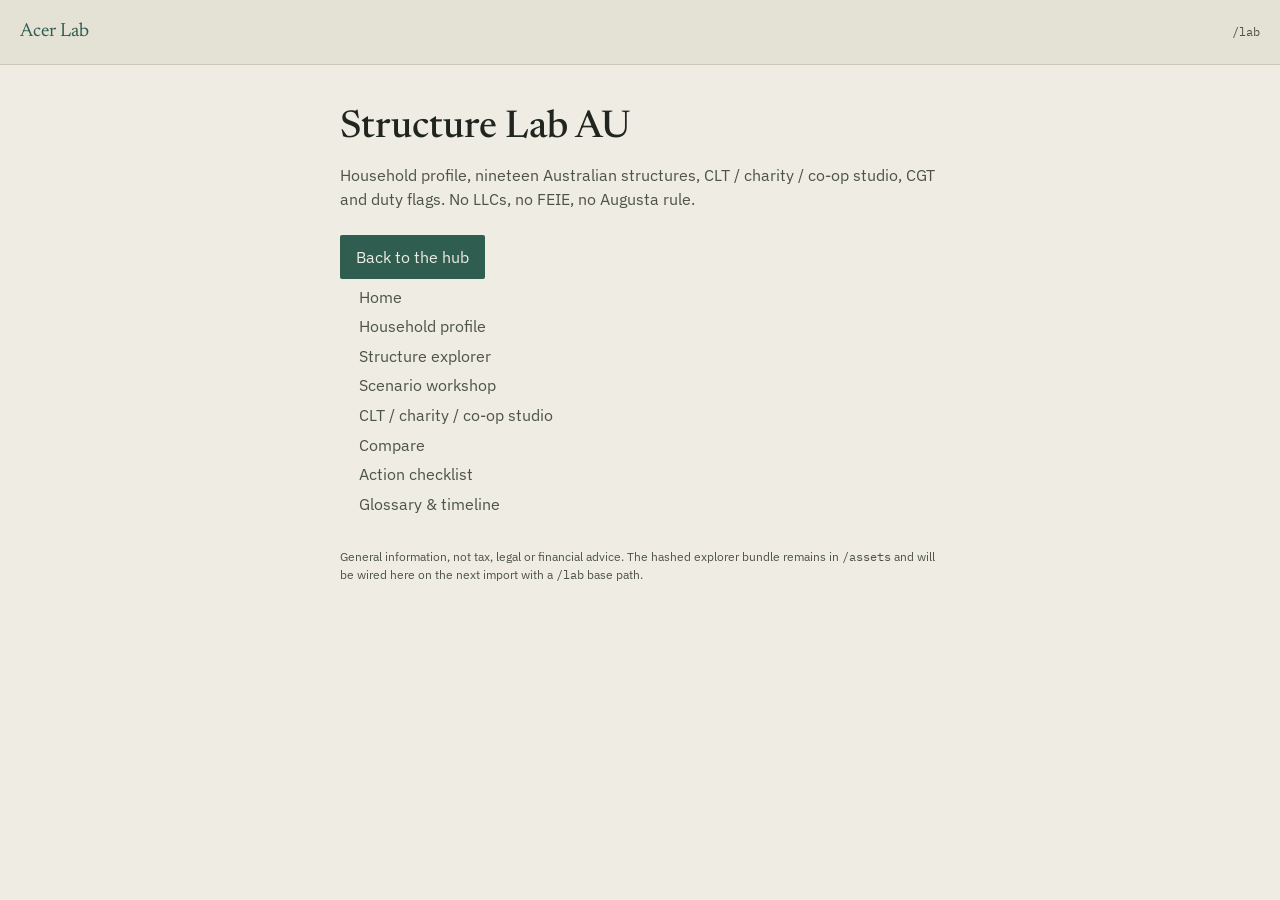
==== lab/index.html @ 69417b7d "Add /lab doorway page for Structure Lab AU" ====
<!DOCTYPE html>
<html lang="en-AU">
<head>
  <meta charset="utf-8">
  <meta name="viewport" content="width=device-width, initial-scale=1">
  <title>Structure Lab AU — Acer Lab</title>
  <meta name="description" content="Interactive Australian structure explorer — trusts, companies, SMSF, CLTs, charities, co-ops. General information, not advice.">
  <link rel="canonical" href="https://acerlab.link/lab/">
  <link rel="icon" href="../favicon.svg" type="image/svg+xml">
  <meta name="theme-color" content="#2F5D4F">
  <link rel="stylesheet" href="../assets/styles-BwZ_0gTw.css">
  <link rel="stylesheet" href="https://fonts.googleapis.com/css2?family=IBM+Plex+Mono:wght@400;500&family=IBM+Plex+Sans:wght@400;500;600&family=Newsreader:opsz,wght@6..72,400;6..72,500;6..72,600&display=swap">
  <style>
    :root {
      --paper: #eeece3; --paper-deep: #e4e1d5; --ink: #20261f; --ink-soft: #4c5347;
      --line: #cdc7b7; --primary: #2f5d4f; --primary-fg: #eeece3; --clay: #96674a;
    }
    body { margin: 0; background: var(--paper); color: var(--ink); font-family: "IBM Plex Sans", system-ui, sans-serif; }
    .bar { display: flex; justify-content: space-between; align-items: baseline; padding: 1.1rem 1.25rem; background: var(--paper-deep); border-bottom: 1px solid var(--line); }
    .bar a { color: var(--primary); text-decoration: none; font-family: Newsreader, Georgia, serif; font-size: 1.2rem; }
    .wrap { max-width: 40rem; margin: 0 auto; padding: 2.5rem 1.25rem 3rem; }
    h1 { font-family: Newsreader, Georgia, serif; font-weight: 500; font-size: clamp(1.8rem, 4vw, 2.4rem); line-height: 1.2; margin: 0 0 0.75rem; }
    .lede { color: var(--ink-soft); margin: 0 0 1.5rem; }
    .btn { display: inline-flex; min-height: 2.75rem; align-items: center; padding: 0 1rem; background: var(--primary); color: var(--primary-fg); text-decoration: none; border-radius: 2px; margin-right: 0.6rem; }
    .btn-ghost { background: transparent; color: var(--ink); border: 1px solid var(--line); }
    ol { padding-left: 1.2rem; color: var(--ink-soft); }
    li { margin: 0.35rem 0; }
    footer { margin-top: 2rem; font-size: 0.75rem; color: var(--ink-soft); }
  </style>
</head>
<body>
  <div class="bar">
    <a href="/">Acer Lab</a>
    <span style="font-family: 'IBM Plex Mono', monospace; font-size: 0.72rem; color: var(--ink-soft);">/lab</span>
  </div>
  <main class="wrap">
    <h1>Structure Lab AU</h1>
    <p class="lede">Household profile, nineteen Australian structures, CLT / charity / co-op studio, CGT and duty flags. No LLCs, no FEIE, no Augusta rule.</p>
    <p>
      <a class="btn" href="../assets/index-8eU5pCGS.js" hidden></a>
      <a class="btn" href="/">Back to the hub</a>
    </p>
    <ol>
      <li>Home</li>
      <li>Household profile</li>
      <li>Structure explorer</li>
      <li>Scenario workshop</li>
      <li>CLT / charity / co-op studio</li>
      <li>Compare</li>
      <li>Action checklist</li>
      <li>Glossary &amp; timeline</li>
    </ol>
    <footer>General information, not tax, legal or financial advice. The hashed explorer bundle remains in <code>/assets</code> and will be wired here on the next import with a <code>/lab</code> base path.</footer>
  </main>
</body>
</html>
---- assets/styles-BwZ_0gTw.css ----
/*! tailwindcss v4.3.3 | MIT License | https://tailwindcss.com */
@layer properties{@supports (((-webkit-hyphens:none)) and (not (margin-trim:inline))) or ((-moz-orient:inline) and (not (color:rgb(from red r g b)))){*,:before,:after,::backdrop{--tw-translate-x:0;--tw-translate-y:0;--tw-translate-z:0;--tw-scale-x:1;--tw-scale-y:1;--tw-scale-z:1;--tw-rotate-x:initial;--tw-rotate-y:initial;--tw-rotate-z:initial;--tw-skew-x:initial;--tw-skew-y:initial;--tw-space-y-reverse:0;--tw-border-style:solid;--tw-leading:initial;--tw-font-weight:initial;--tw-ordinal:initial;--tw-slashed-zero:initial;--tw-numeric-figure:initial;--tw-numeric-spacing:initial;--tw-numeric-fraction:initial;--tw-shadow:0 0 #0000;--tw-shadow-color:initial;--tw-shadow-alpha:100%;--tw-inset-shadow:0 0 #0000;--tw-inset-shadow-color:initial;--tw-inset-shadow-alpha:100%;--tw-ring-color:initial;--tw-ring-shadow:0 0 #0000;--tw-inset-ring-color:initial;--tw-inset-ring-shadow:0 0 #0000;--tw-ring-inset:initial;--tw-ring-offset-width:0px;--tw-ring-offset-color:#fff;--tw-ring-offset-shadow:0 0 #0000;--tw-outline-style:solid;--tw-blur:initial;--tw-brightness:initial;--tw-contrast:initial;--tw-grayscale:initial;--tw-hue-rotate:initial;--tw-invert:initial;--tw-opacity:initial;--tw-saturate:initial;--tw-sepia:initial;--tw-drop-shadow:initial;--tw-drop-shadow-color:initial;--tw-drop-shadow-alpha:100%;--tw-drop-shadow-size:initial;--tw-backdrop-blur:initial;--tw-backdrop-brightness:initial;--tw-backdrop-contrast:initial;--tw-backdrop-grayscale:initial;--tw-backdrop-hue-rotate:initial;--tw-backdrop-invert:initial;--tw-backdrop-opacity:initial;--tw-backdrop-saturate:initial;--tw-backdrop-sepia:initial;--tw-duration:initial;--tw-ease:initial;--tw-content:""}}}@layer theme{:root,:host{--font-sans:"IBM Plex Sans", "Segoe UI", system-ui, sans-serif;--font-mono:"IBM Plex Mono", "SF Mono", ui-monospace, Menlo, monospace;--color-red-500:oklch(63.7% .237 25.331);--color-zinc-50:oklch(98.5% 0 none);--color-zinc-400:oklch(70.5% .015 286.067);--color-zinc-500:oklch(55.2% .016 285.938);--color-zinc-900:oklch(21% .006 285.885);--color-zinc-950:oklch(14.1% .005 285.823);--color-neutral-100:oklch(97% 0 none);--color-neutral-300:oklch(87% 0 none);--color-neutral-500:oklch(55.6% 0 none);--color-neutral-700:oklch(37.1% 0 none);--color-neutral-900:oklch(20.5% 0 none);--color-black:#000;--color-white:#fff;--spacing:.25rem;--container-sm:24rem;--container-md:28rem;--container-xl:36rem;--container-3xl:48rem;--text-xs:.75rem;--text-xs--line-height:calc(1 / .75);--text-sm:.875rem;--text-sm--line-height:calc(1.25 / .875);--text-base:1rem;--text-base--line-height:calc(1.5 / 1);--text-lg:1.125rem;--text-lg--line-height:calc(1.75 / 1.125);--text-xl:1.25rem;--text-xl--line-height:calc(1.75 / 1.25);--text-2xl:1.5rem;--text-2xl--line-height:calc(2 / 1.5);--text-3xl:1.875rem;--font-weight-medium:500;--font-weight-semibold:600;--tracking-tight:-.025em;--leading-tight:1.25;--leading-snug:1.375;--leading-normal:1.5;--radius-xs:3px;--radius-sm:6px;--radius-md:10px;--radius-lg:16px;--radius-xl:.75rem;--radius-2xl:1rem;--ease-out:cubic-bezier(0, 0, .2, 1);--ease-in-out:cubic-bezier(.4, 0, .2, 1);--animate-pulse:pulse 2s cubic-bezier(.4, 0, .6, 1) infinite;--blur-sm:8px;--default-transition-duration:.15s;--default-transition-timing-function:cubic-bezier(.4, 0, .2, 1);--default-font-family:var(--font-sans);--default-mono-font-family:var(--font-mono);--color-paper:#eeece3;--color-paper-deep:#e4e1d5;--color-ink:#20261f;--color-ink-soft:#4c5347;--color-line:#cdc7b7;--color-primary:#2f5d4f;--color-primary-foreground:#eeece3;--color-primary-soft:#dce6df;--color-clay:#96674a;--color-clay-soft:#efe1d6;--color-ok:#3d7a4d;--color-ok-soft:#deebdd;--color-warn:#a8791f;--color-warn-soft:#f1e6cb;--color-danger:#a23b2e;--color-danger-soft:#f3dfd9;--color-card:#f7f5ee;--color-overlay:#14181273;--font-display:"Newsreader", "Iowan Old Style", Palatino, Georgia, serif}}@layer base{*,:after,:before,::backdrop{box-sizing:border-box;border:0 solid;margin:0;padding:0}::file-selector-button{box-sizing:border-box;border:0 solid;margin:0;padding:0}html,:host{-webkit-text-size-adjust:100%;tab-size:4;line-height:1.5;font-family:var(--default-font-family,-apple-system, BlinkMacSystemFont, "Segoe UI", Roboto, "Helvetica Neue", "Noto Sans", Arial, sans-serif, "Apple Color Emoji", "Segoe UI Emoji", "Segoe UI Symbol", "Noto Color Emoji");font-feature-settings:var(--default-font-feature-settings,normal);font-variation-settings:var(--default-font-variation-settings,normal);-webkit-tap-highlight-color:transparent}hr{height:0;color:inherit;border-top-width:1px}abbr:where([title]){-webkit-text-decoration:underline dotted;text-decoration:underline dotted}h1,h2,h3,h4,h5,h6{font-size:inherit;font-weight:inherit}a{color:inherit;-webkit-text-decoration:inherit;-webkit-text-decoration:inherit;-webkit-text-decoration:inherit;-webkit-text-decoration:inherit;text-decoration:inherit}b,strong{font-weight:bolder}code,kbd,samp,pre{font-family:var(--default-mono-font-family,ui-monospace, SFMono-Regular, Menlo, Monaco, Consolas, "Liberation Mono", "Courier New", monospace);font-feature-settings:var(--default-mono-font-feature-settings,normal);font-variation-settings:var(--default-mono-font-variation-settings,normal);font-size:1em}small{font-size:80%}sub,sup{vertical-align:baseline;font-size:75%;line-height:0;position:relative}sub{bottom:-.25em}sup{top:-.5em}table{text-indent:0;border-color:inherit;border-collapse:collapse}:-moz-focusring:where(:not(iframe)){outline:auto}progress{vertical-align:baseline}summary{display:list-item}ol,ul,menu{list-style:none}img,svg,video,canvas,audio,iframe,embed,object{vertical-align:middle;display:block}img,video{max-width:100%;height:auto}button,input,select,optgroup,textarea{font:inherit;font-feature-settings:inherit;font-variation-settings:inherit;letter-spacing:inherit;color:inherit;opacity:1;background-color:#0000;border-radius:0}::file-selector-button{font:inherit;font-feature-settings:inherit;font-variation-settings:inherit;letter-spacing:inherit;color:inherit;opacity:1;background-color:#0000;border-radius:0}:where(select:is([multiple],[size])) optgroup{font-weight:bolder}:where(select:is([multiple],[size])) optgroup option{padding-inline-start:20px}::file-selector-button{margin-inline-end:4px}::placeholder{opacity:1}@supports (not ((-webkit-appearance:-apple-pay-button))) or (contain-intrinsic-size:1px){::placeholder{color:currentColor}@supports (color:color-mix(in lab, red, red)){::placeholder{color:color-mix(in oklab, currentcolor 50%, transparent)}}}textarea{resize:vertical}::-webkit-search-decoration{-webkit-appearance:none}::-webkit-date-and-time-value{min-height:1lh;text-align:inherit}::-webkit-datetime-edit{display:inline-flex}::-webkit-datetime-edit-fields-wrapper{padding:0}::-webkit-datetime-edit{padding-block:0}::-webkit-datetime-edit-year-field{padding-block:0}::-webkit-datetime-edit-month-field{padding-block:0}::-webkit-datetime-edit-day-field{padding-block:0}::-webkit-datetime-edit-hour-field{padding-block:0}::-webkit-datetime-edit-minute-field{padding-block:0}::-webkit-datetime-edit-second-field{padding-block:0}::-webkit-datetime-edit-millisecond-field{padding-block:0}::-webkit-datetime-edit-meridiem-field{padding-block:0}::-webkit-calendar-picker-indicator{line-height:1}:-moz-ui-invalid{box-shadow:none}button,input:where([type=button],[type=reset],[type=submit]){appearance:button}::file-selector-button{appearance:button}::-webkit-inner-spin-button{height:auto}::-webkit-outer-spin-button{height:auto}[hidden]:where(:not([hidden=until-found])){display:none!important}html{-webkit-font-smoothing:antialiased;-moz-osx-font-smoothing:grayscale}html,body,#app{background:var(--color-paper);min-height:100%;color:var(--color-ink);font-family:var(--font-sans)}h1,h2,h3{text-wrap:balance;font-family:var(--font-display)}p{text-wrap:pretty}button:not(:disabled),[role=button]:not(:disabled){cursor:pointer}::selection{background:var(--color-primary-soft);color:var(--color-ink)}}@layer components{.field-control{border:1px solid var(--color-line);border-radius:var(--radius-sm);background:var(--color-card);width:100%;min-height:44px;color:var(--color-ink);font-size:.9375rem;font-family:var(--font-sans);padding:.5rem .75rem;display:block}.field-control:focus{outline:2px solid var(--color-primary);outline-offset:1px}.field-control::placeholder{color:var(--color-ink-soft);opacity:.7}}@layer utilities{.collapse{visibility:collapse}.invisible{visibility:hidden}.visible{visibility:visible}.sr-only{clip-path:inset(50%);white-space:nowrap;border-width:0;width:1px;height:1px;margin:-1px;padding:0;position:absolute;overflow:hidden}.absolute{position:absolute}.fixed{position:fixed}.relative{position:relative}.static{position:static}.sticky{position:sticky}.inset-0{inset:0}.top-0{top:0}.top-1{top:var(--spacing)}.right-1{right:var(--spacing)}.right-2{right:calc(var(--spacing) * 2)}.right-3{right:calc(var(--spacing) * 3)}.right-4{right:calc(var(--spacing) * 4)}.bottom-0{bottom:0}.-left-\[5px\]{left:-5px}.left-0{left:0}.left-1{left:var(--spacing)}.left-2{left:calc(var(--spacing) * 2)}.left-3{left:calc(var(--spacing) * 3)}.left-4{left:calc(var(--spacing) * 4)}.z-10{z-index:10}.z-30{z-index:30}.z-40{z-index:40}.z-50{z-index:50}.container{width:100%}@media (width>=40rem){.container{max-width:40rem}}@media (width>=48rem){.container{max-width:48rem}}@media (width>=64rem){.container{max-width:64rem}}@media (width>=80rem){.container{max-width:80rem}}@media (width>=96rem){.container{max-width:96rem}}.mx-auto{margin-inline:auto}.my-5{margin-block:calc(var(--spacing) * 5)}.mt-0\.5{margin-top:calc(var(--spacing) * .5)}.mt-1{margin-top:var(--spacing)}.mt-6{margin-top:calc(var(--spacing) * 6)}.mb-1{margin-bottom:var(--spacing)}.mb-1\.5{margin-bottom:calc(var(--spacing) * 1.5)}.mb-2{margin-bottom:calc(var(--spacing) * 2)}.mb-3{margin-bottom:calc(var(--spacing) * 3)}.mb-4{margin-bottom:calc(var(--spacing) * 4)}.mb-5{margin-bottom:calc(var(--spacing) * 5)}.mb-6{margin-bottom:calc(var(--spacing) * 6)}.mb-8{margin-bottom:calc(var(--spacing) * 8)}.-ml-2{margin-left:calc(var(--spacing) * -2)}.ml-1{margin-left:var(--spacing)}.ml-1\.5{margin-left:calc(var(--spacing) * 1.5)}.ml-auto{margin-left:auto}.ml-px{margin-left:1px}.line-clamp-2{-webkit-line-clamp:2;-webkit-box-orient:vertical;display:-webkit-box;overflow:hidden}.block{display:block}.flex{display:flex}.grid{display:grid}.hidden{display:none}.inline{display:inline}.inline-flex{display:inline-flex}.table{display:table}.size-2{width:calc(var(--spacing) * 2);height:calc(var(--spacing) * 2)}.size-2\.5{width:calc(var(--spacing) * 2.5);height:calc(var(--spacing) * 2.5)}.size-4{width:calc(var(--spacing) * 4);height:calc(var(--spacing) * 4)}.size-5{width:calc(var(--spacing) * 5);height:calc(var(--spacing) * 5)}.size-10{width:calc(var(--spacing) * 10);height:calc(var(--spacing) * 10)}.h-8{height:calc(var(--spacing) * 8)}.h-dvh{height:100dvh}.max-h-\[88vh\]{max-height:88vh}.min-h-8{min-height:calc(var(--spacing) * 8)}.min-h-11{min-height:calc(var(--spacing) * 11)}.min-h-dvh{min-height:100dvh}.min-h-screen{min-height:100vh}.w-3\.5{width:calc(var(--spacing) * 3.5)}.w-8{width:calc(var(--spacing) * 8)}.w-64{width:calc(var(--spacing) * 64)}.w-full{width:100%}.max-w-3xl{max-width:var(--container-3xl)}.max-w-md{max-width:var(--container-md)}.max-w-sm{max-width:var(--container-sm)}.max-w-xl{max-width:var(--container-xl)}.min-w-0{min-width:0}.min-w-11{min-width:calc(var(--spacing) * 11)}.flex-1{flex:1}.shrink{flex-shrink:1}.shrink-0{flex-shrink:0}.-translate-x-full{--tw-translate-x:-100%;translate:var(--tw-translate-x) var(--tw-translate-y)}.scale-100{--tw-scale-x:100%;--tw-scale-y:100%;--tw-scale-z:100%;scale:var(--tw-scale-x) var(--tw-scale-y)}.scale-\[0\.25\]{scale:.25}.transform{transform:var(--tw-rotate-x,) var(--tw-rotate-y,) var(--tw-rotate-z,) var(--tw-skew-x,) var(--tw-skew-y,)}.animate-pulse{animation:var(--animate-pulse)}.cursor-pointer{cursor:pointer}.resize{resize:both}.grid-cols-1{grid-template-columns:repeat(1,minmax(0,1fr))}.flex-col{flex-direction:column}.flex-wrap{flex-wrap:wrap}.place-items-center{place-items:center}.items-baseline{align-items:baseline}.items-center{align-items:center}.items-end{align-items:flex-end}.items-start{align-items:flex-start}.justify-between{justify-content:space-between}.justify-center{justify-content:center}.justify-end{justify-content:flex-end}.gap-1{gap:var(--spacing)}.gap-1\.5{gap:calc(var(--spacing) * 1.5)}.gap-2{gap:calc(var(--spacing) * 2)}.gap-3{gap:calc(var(--spacing) * 3)}.gap-4{gap:calc(var(--spacing) * 4)}:where(.space-y-3>:not(:last-child)){--tw-space-y-reverse:0;margin-block-start:calc(calc(var(--spacing) * 3) * var(--tw-space-y-reverse));margin-block-end:calc(calc(var(--spacing) * 3) * calc(1 - var(--tw-space-y-reverse)))}:where(.space-y-4>:not(:last-child)){--tw-space-y-reverse:0;margin-block-start:calc(calc(var(--spacing) * 4) * var(--tw-space-y-reverse));margin-block-end:calc(calc(var(--spacing) * 4) * calc(1 - var(--tw-space-y-reverse)))}.gap-x-6{column-gap:calc(var(--spacing) * 6)}.truncate{text-overflow:ellipsis;white-space:nowrap;overflow:hidden}.overflow-y-auto{overflow-y:auto}.rounded{border-radius:.25rem}.rounded-2xl{border-radius:var(--radius-2xl)}.rounded-full{border-radius:2147483647px}.rounded-lg{border-radius:var(--radius-lg)}.rounded-md{border-radius:var(--radius-md)}.rounded-sm{border-radius:var(--radius-sm)}.rounded-xl{border-radius:var(--radius-xl)}.rounded-xs{border-radius:var(--radius-xs)}.rounded-t-lg{border-top-left-radius:var(--radius-lg);border-top-right-radius:var(--radius-lg)}.border{border-style:var(--tw-border-style);border-width:1px}.border-t{border-top-style:var(--tw-border-style);border-top-width:1px}.border-r{border-right-style:var(--tw-border-style);border-right-width:1px}.border-b{border-bottom-style:var(--tw-border-style);border-bottom-width:1px}.border-l-2{border-left-style:var(--tw-border-style);border-left-width:2px}.border-l-\[3px\]{border-left-style:var(--tw-border-style);border-left-width:3px}.border-clay{border-color:var(--color-clay)}.border-clay\/40{border-color:#96674a66}@supports (color:color-mix(in lab, red, red)){.border-clay\/40{border-color:color-mix(in oklab, var(--color-clay) 40%, transparent)}}.border-danger{border-color:var(--color-danger)}.border-danger\/40{border-color:#a23b2e66}@supports (color:color-mix(in lab, red, red)){.border-danger\/40{border-color:color-mix(in oklab, var(--color-danger) 40%, transparent)}}.border-line{border-color:var(--color-line)}.border-neutral-300{border-color:var(--color-neutral-300)}.border-ok\/40{border-color:#3d7a4d66}@supports (color:color-mix(in lab, red, red)){.border-ok\/40{border-color:color-mix(in oklab, var(--color-ok) 40%, transparent)}}.border-primary{border-color:var(--color-primary)}.border-primary\/40{border-color:#2f5d4f66}@supports (color:color-mix(in lab, red, red)){.border-primary\/40{border-color:color-mix(in oklab, var(--color-primary) 40%, transparent)}}.border-transparent{border-color:#0000}.border-warn\/40{border-color:#a8791f66}@supports (color:color-mix(in lab, red, red)){.border-warn\/40{border-color:color-mix(in oklab, var(--color-warn) 40%, transparent)}}.bg-black{background-color:var(--color-black)}.bg-black\/10{background-color:#0000001a}@supports (color:color-mix(in lab, red, red)){.bg-black\/10{background-color:color-mix(in oklab, var(--color-black) 10%, transparent)}}.bg-card{background-color:var(--color-card)}.bg-clay-soft{background-color:var(--color-clay-soft)}.bg-danger{background-color:var(--color-danger)}.bg-danger-soft{background-color:var(--color-danger-soft)}.bg-ok{background-color:var(--color-ok)}.bg-ok-soft{background-color:var(--color-ok-soft)}.bg-overlay{background-color:var(--color-overlay)}.bg-paper{background-color:var(--color-paper)}.bg-paper-deep{background-color:var(--color-paper-deep)}.bg-paper\/90{background-color:#eeece3e6}@supports (color:color-mix(in lab, red, red)){.bg-paper\/90{background-color:color-mix(in oklab, var(--color-paper) 90%, transparent)}}.bg-primary{background-color:var(--color-primary)}.bg-primary-soft{background-color:var(--color-primary-soft)}.bg-transparent{background-color:#0000}.bg-warn-soft{background-color:var(--color-warn-soft)}.bg-zinc-50{background-color:var(--color-zinc-50)}.object-cover{object-fit:cover}.p-0{padding:0}.p-2{padding:calc(var(--spacing) * 2)}.p-3{padding:calc(var(--spacing) * 3)}.p-4{padding:calc(var(--spacing) * 4)}.p-5{padding:calc(var(--spacing) * 5)}.p-6{padding:calc(var(--spacing) * 6)}.p-8{padding:calc(var(--spacing) * 8)}.p-\[16px\]{padding:16px}.px-1\.5{padding-inline:calc(var(--spacing) * 1.5)}.px-3{padding-inline:calc(var(--spacing) * 3)}.px-4{padding-inline:calc(var(--spacing) * 4)}.px-5{padding-inline:calc(var(--spacing) * 5)}.px-6{padding-inline:calc(var(--spacing) * 6)}.py-1{padding-block:var(--spacing)}.py-2{padding-block:calc(var(--spacing) * 2)}.py-2\.5{padding-block:calc(var(--spacing) * 2.5)}.py-3{padding-block:calc(var(--spacing) * 3)}.py-6{padding-block:calc(var(--spacing) * 6)}.pt-6{padding-top:calc(var(--spacing) * 6)}.pr-3\.5{padding-right:calc(var(--spacing) * 3.5)}.pr-28{padding-right:calc(var(--spacing) * 28)}.pb-4{padding-bottom:calc(var(--spacing) * 4)}.pb-5{padding-bottom:calc(var(--spacing) * 5)}.pb-24{padding-bottom:calc(var(--spacing) * 24)}.pl-4{padding-left:calc(var(--spacing) * 4)}.pl-5{padding-left:calc(var(--spacing) * 5)}.text-center{text-align:center}.text-left{text-align:left}.font-display{font-family:var(--font-display)}.font-mono{font-family:var(--font-mono)}.text-2xl{font-size:var(--text-2xl);line-height:var(--tw-leading,var(--text-2xl--line-height))}.text-base{font-size:var(--text-base);line-height:var(--tw-leading,var(--text-base--line-height))}.text-lg{font-size:var(--text-lg);line-height:var(--tw-leading,var(--text-lg--line-height))}.text-sm{font-size:var(--text-sm);line-height:var(--tw-leading,var(--text-sm--line-height))}.text-xl{font-size:var(--text-xl);line-height:var(--tw-leading,var(--text-xl--line-height))}.text-xs{font-size:var(--text-xs);line-height:var(--tw-leading,var(--text-xs--line-height))}.text-\[13px\]{font-size:13px}.leading-none{--tw-leading:1;line-height:1}.leading-snug{--tw-leading:var(--leading-snug);line-height:var(--leading-snug)}.leading-tight{--tw-leading:var(--leading-tight);line-height:var(--leading-tight)}.font-medium{--tw-font-weight:var(--font-weight-medium);font-weight:var(--font-weight-medium)}.font-semibold{--tw-font-weight:var(--font-weight-semibold);font-weight:var(--font-weight-semibold)}.text-balance{text-wrap:balance}.text-wrap{text-wrap:wrap}.break-words{overflow-wrap:break-word}.whitespace-nowrap{white-space:nowrap}.text-clay{color:var(--color-clay)}.text-danger{color:var(--color-danger)}.text-ink{color:var(--color-ink)}.text-ink-soft{color:var(--color-ink-soft)}.text-neutral-500{color:var(--color-neutral-500)}.text-ok{color:var(--color-ok)}.text-primary{color:var(--color-primary)}.text-primary-foreground{color:var(--color-primary-foreground)}.text-red-500{color:var(--color-red-500)}.text-warn{color:var(--color-warn)}.text-white{color:var(--color-white)}.text-zinc-500{color:var(--color-zinc-500)}.text-zinc-900{color:var(--color-zinc-900)}.tabular-nums{--tw-numeric-spacing:tabular-nums;font-variant-numeric:var(--tw-ordinal,) var(--tw-slashed-zero,) var(--tw-numeric-figure,) var(--tw-numeric-spacing,) var(--tw-numeric-fraction,)}.line-through{text-decoration-line:line-through}.underline-offset-2{text-underline-offset:2px}.underline-offset-4{text-underline-offset:4px}.antialiased{-webkit-font-smoothing:antialiased;-moz-osx-font-smoothing:grayscale}.accent-primary{accent-color:var(--color-primary)}.opacity-0{opacity:0}.opacity-70{opacity:.7}.opacity-100{opacity:1}.shadow{--tw-shadow:0 1px 3px 0 var(--tw-shadow-color,#0000001a), 0 1px 2px -1px var(--tw-shadow-color,#0000001a);box-shadow:var(--tw-inset-shadow), var(--tw-inset-ring-shadow), var(--tw-ring-offset-shadow), var(--tw-ring-shadow), var(--tw-shadow)}.shadow-panel{--tw-shadow:0 12px 32px var(--tw-shadow-color,#20261f1f);box-shadow:var(--tw-inset-shadow), var(--tw-inset-ring-shadow), var(--tw-ring-offset-shadow), var(--tw-ring-shadow), var(--tw-shadow)}.ring{--tw-ring-shadow:var(--tw-ring-inset,) 0 0 0 calc(1px + var(--tw-ring-offset-width)) var(--tw-ring-color,currentcolor);box-shadow:var(--tw-inset-shadow), var(--tw-inset-ring-shadow), var(--tw-ring-offset-shadow), var(--tw-ring-shadow), var(--tw-shadow)}.outline,.outline-1{outline-style:var(--tw-outline-style);outline-width:1px}.-outline-offset-1{outline-offset:calc(1px * -1)}.outline-black\/10{outline-color:#0000001a}@supports (color:color-mix(in lab, red, red)){.outline-black\/10{outline-color:color-mix(in oklab, var(--color-black) 10%, transparent)}}.blur{--tw-blur:blur(8px);filter:var(--tw-blur,) var(--tw-brightness,) var(--tw-contrast,) var(--tw-grayscale,) var(--tw-hue-rotate,) var(--tw-invert,) var(--tw-saturate,) var(--tw-sepia,) var(--tw-drop-shadow,)}.blur-\[4px\]{--tw-blur:blur(4px);filter:var(--tw-blur,) var(--tw-brightness,) var(--tw-contrast,) var(--tw-grayscale,) var(--tw-hue-rotate,) var(--tw-invert,) var(--tw-saturate,) var(--tw-sepia,) var(--tw-drop-shadow,)}.blur-none{--tw-blur: ;filter:var(--tw-blur,) var(--tw-brightness,) var(--tw-contrast,) var(--tw-grayscale,) var(--tw-hue-rotate,) var(--tw-invert,) var(--tw-saturate,) var(--tw-sepia,) var(--tw-drop-shadow,)}.grayscale{--tw-grayscale:grayscale(100%);filter:var(--tw-blur,) var(--tw-brightness,) var(--tw-contrast,) var(--tw-grayscale,) var(--tw-hue-rotate,) var(--tw-invert,) var(--tw-saturate,) var(--tw-sepia,) var(--tw-drop-shadow,)}.invert{--tw-invert:invert(100%);filter:var(--tw-blur,) var(--tw-brightness,) var(--tw-contrast,) var(--tw-grayscale,) var(--tw-hue-rotate,) var(--tw-invert,) var(--tw-saturate,) var(--tw-sepia,) var(--tw-drop-shadow,)}.sepia{--tw-sepia:sepia(100%);filter:var(--tw-blur,) var(--tw-brightness,) var(--tw-contrast,) var(--tw-grayscale,) var(--tw-hue-rotate,) var(--tw-invert,) var(--tw-saturate,) var(--tw-sepia,) var(--tw-drop-shadow,)}.filter{filter:var(--tw-blur,) var(--tw-brightness,) var(--tw-contrast,) var(--tw-grayscale,) var(--tw-hue-rotate,) var(--tw-invert,) var(--tw-saturate,) var(--tw-sepia,) var(--tw-drop-shadow,)}.backdrop-blur-sm{--tw-backdrop-blur:blur(var(--blur-sm));-webkit-backdrop-filter:var(--tw-backdrop-blur,) var(--tw-backdrop-brightness,) var(--tw-backdrop-contrast,) var(--tw-backdrop-grayscale,) var(--tw-backdrop-hue-rotate,) var(--tw-backdrop-invert,) var(--tw-backdrop-opacity,) var(--tw-backdrop-saturate,) var(--tw-backdrop-sepia,);backdrop-filter:var(--tw-backdrop-blur,) var(--tw-backdrop-brightness,) var(--tw-backdrop-contrast,) var(--tw-backdrop-grayscale,) var(--tw-backdrop-hue-rotate,) var(--tw-backdrop-invert,) var(--tw-backdrop-opacity,) var(--tw-backdrop-saturate,) var(--tw-backdrop-sepia,)}.transition{transition-property:color,background-color,border-color,outline-color,text-decoration-color,fill,stroke,--tw-gradient-from,--tw-gradient-via,--tw-gradient-to,opacity,box-shadow,transform,translate,scale,rotate,filter,-webkit-backdrop-filter,backdrop-filter,display,content-visibility,overlay,pointer-events;transition-timing-function:var(--tw-ease,var(--default-transition-timing-function));transition-duration:var(--tw-duration,var(--default-transition-duration))}.transition-\[box-shadow\]{transition-property:box-shadow;transition-timing-function:var(--tw-ease,var(--default-transition-timing-function));transition-duration:var(--tw-duration,var(--default-transition-duration))}.transition-\[opacity\,filter\,scale\]{transition-property:opacity,filter,scale;transition-timing-function:var(--tw-ease,var(--default-transition-timing-function));transition-duration:var(--tw-duration,var(--default-transition-duration))}.transition-\[scale\,background-color\]{transition-property:scale,background-color;transition-timing-function:var(--tw-ease,var(--default-transition-timing-function));transition-duration:var(--tw-duration,var(--default-transition-duration))}.transition-\[scale\,opacity\,filter\]{transition-property:scale,opacity,filter;transition-timing-function:var(--tw-ease,var(--default-transition-timing-function));transition-duration:var(--tw-duration,var(--default-transition-duration))}.transition-colors{transition-property:color,background-color,border-color,outline-color,text-decoration-color,fill,stroke,--tw-gradient-from,--tw-gradient-via,--tw-gradient-to;transition-timing-function:var(--tw-ease,var(--default-transition-timing-function));transition-duration:var(--tw-duration,var(--default-transition-duration))}.transition-transform{transition-property:transform,translate,scale,rotate;transition-timing-function:var(--tw-ease,var(--default-transition-timing-function));transition-duration:var(--tw-duration,var(--default-transition-duration))}.duration-150{--tw-duration:.15s;transition-duration:.15s}.duration-200{--tw-duration:.2s;transition-duration:.2s}.duration-300{--tw-duration:.3s;transition-duration:.3s}.ease-\[cubic-bezier\(0\.2\,0\,0\,1\)\]{--tw-ease:cubic-bezier(.2,0,0,1);transition-timing-function:cubic-bezier(.2,0,0,1)}.ease-out{--tw-ease:var(--ease-out);transition-timing-function:var(--ease-out)}.outline-none{--tw-outline-style:none;outline-style:none}.peer-checked\:block:is(:where(.peer):checked~*){display:block}.peer-checked\:translate-x-0:is(:where(.peer):checked~*){--tw-translate-x:0px;translate:var(--tw-translate-x) var(--tw-translate-y)}.after\:absolute:after{content:var(--tw-content);position:absolute}.after\:top-1\/2:after{content:var(--tw-content);top:50%}.after\:left-1\/2:after{content:var(--tw-content);left:50%}.after\:size-10:after{content:var(--tw-content);width:calc(var(--spacing) * 10);height:calc(var(--spacing) * 10)}.after\:-translate-1\/2:after{content:var(--tw-content);--tw-translate-x:calc(calc(1 / 2 * 100%) * -1);--tw-translate-y:calc(calc(1 / 2 * 100%) * -1);translate:var(--tw-translate-x) var(--tw-translate-y)}@media (hover:hover){.hover\:border-primary\/50:hover{border-color:#2f5d4f80}@supports (color:color-mix(in lab, red, red)){.hover\:border-primary\/50:hover{border-color:color-mix(in oklab, var(--color-primary) 50%, transparent)}}.hover\:bg-neutral-100:hover{background-color:var(--color-neutral-100)}.hover\:bg-paper:hover{background-color:var(--color-paper)}.hover\:underline:hover{text-decoration-line:underline}}.active\:scale-\[0\.96\]:active,.active\:not-disabled\:scale-\[0\.96\]:active:not(:disabled){scale:.96}.disabled\:cursor-wait:disabled{cursor:wait}.disabled\:no-underline:disabled{text-decoration-line:none}@media (width>=40rem){.sm\:grid-cols-2{grid-template-columns:repeat(2,minmax(0,1fr))}.sm\:grid-cols-3{grid-template-columns:repeat(3,minmax(0,1fr))}.sm\:items-center{align-items:center}.sm\:rounded-md{border-radius:var(--radius-md)}.sm\:p-6{padding:calc(var(--spacing) * 6)}}@media (width>=48rem){.md\:grid-cols-2{grid-template-columns:repeat(2,minmax(0,1fr))}.md\:px-8{padding-inline:calc(var(--spacing) * 8)}.md\:py-8{padding-block:calc(var(--spacing) * 8)}}@media (width>=64rem){.lg\:flex{display:flex}.lg\:hidden{display:none}.lg\:grid-cols-3{grid-template-columns:repeat(3,minmax(0,1fr))}}@media (width>=80rem){.xl\:grid-cols-3{grid-template-columns:repeat(3,minmax(0,1fr))}}@media (prefers-color-scheme:dark){.dark\:border-neutral-700{border-color:var(--color-neutral-700)}.dark\:bg-white\/20{background-color:#fff3}@supports (color:color-mix(in lab, red, red)){.dark\:bg-white\/20{background-color:color-mix(in oklab, var(--color-white) 20%, transparent)}}.dark\:bg-zinc-950{background-color:var(--color-zinc-950)}.dark\:text-zinc-50{color:var(--color-zinc-50)}.dark\:text-zinc-400{color:var(--color-zinc-400)}.dark\:outline-white\/10{outline-color:#ffffff1a}@supports (color:color-mix(in lab, red, red)){.dark\:outline-white\/10{outline-color:color-mix(in oklab, var(--color-white) 10%, transparent)}}@media (hover:hover){.dark\:hover\:bg-neutral-900:hover{background-color:var(--color-neutral-900)}}}}@media (prefers-reduced-motion:reduce){*,:before,:after{transition-duration:.01ms!important;animation-duration:.01ms!important;animation-iteration-count:1!important}}@property --tw-translate-x{syntax:"*";inherits:false;initial-value:0}@property --tw-translate-y{syntax:"*";inherits:false;initial-value:0}@property --tw-translate-z{syntax:"*";inherits:false;initial-value:0}@property --tw-scale-x{syntax:"*";inherits:false;initial-value:1}@property --tw-scale-y{syntax:"*";inherits:false;initial-value:1}@property --tw-scale-z{syntax:"*";inherits:false;initial-value:1}@property --tw-rotate-x{syntax:"*";inherits:false}@property --tw-rotate-y{syntax:"*";inherits:false}@property --tw-rotate-z{syntax:"*";inherits:false}@property --tw-skew-x{syntax:"*";inherits:false}@property --tw-skew-y{syntax:"*";inherits:false}@property --tw-space-y-reverse{syntax:"*";inherits:false;initial-value:0}@property --tw-border-style{syntax:"*";inherits:false;initial-value:solid}@property --tw-leading{syntax:"*";inherits:false}@property --tw-font-weight{syntax:"*";inherits:false}@property --tw-ordinal{syntax:"*";inherits:false}@property --tw-slashed-zero{syntax:"*";inherits:false}@property --tw-numeric-figure{syntax:"*";inherits:false}@property --tw-numeric-spacing{syntax:"*";inherits:false}@property --tw-numeric-fraction{syntax:"*";inherits:false}@property --tw-shadow{syntax:"*";inherits:false;initial-value:0 0 #0000}@property --tw-shadow-color{syntax:"*";inherits:false}@property --tw-shadow-alpha{syntax:"<percentage>";inherits:false;initial-value:100%}@property --tw-inset-shadow{syntax:"*";inherits:false;initial-value:0 0 #0000}@property --tw-inset-shadow-color{syntax:"*";inherits:false}@property --tw-inset-shadow-alpha{syntax:"<percentage>";inherits:false;initial-value:100%}@property --tw-ring-color{syntax:"*";inherits:false}@property --tw-ring-shadow{syntax:"*";inherits:false;initial-value:0 0 #0000}@property --tw-inset-ring-color{syntax:"*";inherits:false}@property --tw-inset-ring-shadow{syntax:"*";inherits:false;initial-value:0 0 #0000}@property --tw-ring-inset{syntax:"*";inherits:false}@property --tw-ring-offset-width{syntax:"<length>";inherits:false;initial-value:0}@property --tw-ring-offset-color{syntax:"*";inherits:false;initial-value:#fff}@property --tw-ring-offset-shadow{syntax:"*";inherits:false;initial-value:0 0 #0000}@property --tw-outline-style{syntax:"*";inherits:false;initial-value:solid}@property --tw-blur{syntax:"*";inherits:false}@property --tw-brightness{syntax:"*";inherits:false}@property --tw-contrast{syntax:"*";inherits:false}@property --tw-grayscale{syntax:"*";inherits:false}@property --tw-hue-rotate{syntax:"*";inherits:false}@property --tw-invert{syntax:"*";inherits:false}@property --tw-opacity{syntax:"*";inherits:false}@property --tw-saturate{syntax:"*";inherits:false}@property --tw-sepia{syntax:"*";inherits:false}@property --tw-drop-shadow{syntax:"*";inherits:false}@property --tw-drop-shadow-color{syntax:"*";inherits:false}@property --tw-drop-shadow-alpha{syntax:"<percentage>";inherits:false;initial-value:100%}@property --tw-drop-shadow-size{syntax:"*";inherits:false}@property --tw-backdrop-blur{syntax:"*";inherits:false}@property --tw-backdrop-brightness{syntax:"*";inherits:false}@property --tw-backdrop-contrast{syntax:"*";inherits:false}@property --tw-backdrop-grayscale{syntax:"*";inherits:false}@property --tw-backdrop-hue-rotate{syntax:"*";inherits:false}@property --tw-backdrop-invert{syntax:"*";inherits:false}@property --tw-backdrop-opacity{syntax:"*";inherits:false}@property --tw-backdrop-saturate{syntax:"*";inherits:false}@property --tw-backdrop-sepia{syntax:"*";inherits:false}@property --tw-duration{syntax:"*";inherits:false}@property --tw-ease{syntax:"*";inherits:false}@property --tw-content{syntax:"*";inherits:false;initial-value:""}@keyframes pulse{50%{opacity:.5}}
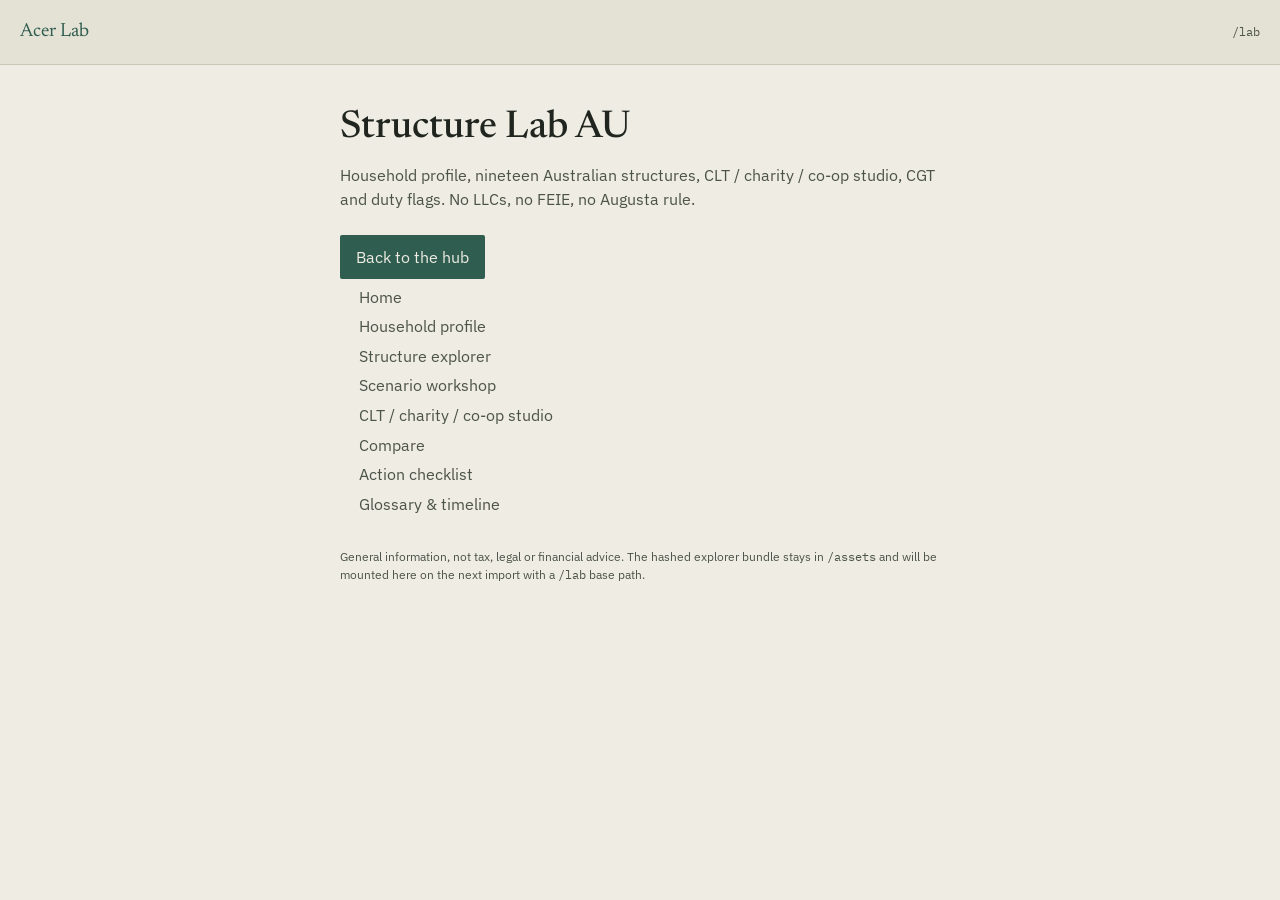
==== commit ee19d015: "Clean /lab doorway copy" ====
--- a/lab/index.html
+++ b/lab/index.html
@@ -11,35 +11,27 @@
   <link rel="stylesheet" href="../assets/styles-BwZ_0gTw.css">
   <link rel="stylesheet" href="https://fonts.googleapis.com/css2?family=IBM+Plex+Mono:wght@400;500&family=IBM+Plex+Sans:wght@400;500;600&family=Newsreader:opsz,wght@6..72,400;6..72,500;6..72,600&display=swap">
   <style>
-    :root {
-      --paper: #eeece3; --paper-deep: #e4e1d5; --ink: #20261f; --ink-soft: #4c5347;
-      --line: #cdc7b7; --primary: #2f5d4f; --primary-fg: #eeece3; --clay: #96674a;
-    }
-    body { margin: 0; background: var(--paper); color: var(--ink); font-family: "IBM Plex Sans", system-ui, sans-serif; }
-    .bar { display: flex; justify-content: space-between; align-items: baseline; padding: 1.1rem 1.25rem; background: var(--paper-deep); border-bottom: 1px solid var(--line); }
-    .bar a { color: var(--primary); text-decoration: none; font-family: Newsreader, Georgia, serif; font-size: 1.2rem; }
+    body { margin: 0; background: #eeece3; color: #20261f; font-family: "IBM Plex Sans", system-ui, sans-serif; }
+    .bar { display: flex; justify-content: space-between; align-items: baseline; padding: 1.1rem 1.25rem; background: #e4e1d5; border-bottom: 1px solid #cdc7b7; }
+    .bar a { color: #2f5d4f; text-decoration: none; font-family: Newsreader, Georgia, serif; font-size: 1.2rem; }
     .wrap { max-width: 40rem; margin: 0 auto; padding: 2.5rem 1.25rem 3rem; }
     h1 { font-family: Newsreader, Georgia, serif; font-weight: 500; font-size: clamp(1.8rem, 4vw, 2.4rem); line-height: 1.2; margin: 0 0 0.75rem; }
-    .lede { color: var(--ink-soft); margin: 0 0 1.5rem; }
-    .btn { display: inline-flex; min-height: 2.75rem; align-items: center; padding: 0 1rem; background: var(--primary); color: var(--primary-fg); text-decoration: none; border-radius: 2px; margin-right: 0.6rem; }
-    .btn-ghost { background: transparent; color: var(--ink); border: 1px solid var(--line); }
-    ol { padding-left: 1.2rem; color: var(--ink-soft); }
+    .lede { color: #4c5347; margin: 0 0 1.5rem; }
+    .btn { display: inline-flex; min-height: 2.75rem; align-items: center; padding: 0 1rem; background: #2f5d4f; color: #eeece3; text-decoration: none; border-radius: 2px; }
+    ol { padding-left: 1.2rem; color: #4c5347; }
     li { margin: 0.35rem 0; }
-    footer { margin-top: 2rem; font-size: 0.75rem; color: var(--ink-soft); }
+    footer { margin-top: 2rem; font-size: 0.75rem; color: #4c5347; }
   </style>
 </head>
 <body>
   <div class="bar">
     <a href="/">Acer Lab</a>
-    <span style="font-family: 'IBM Plex Mono', monospace; font-size: 0.72rem; color: var(--ink-soft);">/lab</span>
+    <span style="font-family: 'IBM Plex Mono', monospace; font-size: 0.72rem; color: #4c5347;">/lab</span>
   </div>
   <main class="wrap">
     <h1>Structure Lab AU</h1>
     <p class="lede">Household profile, nineteen Australian structures, CLT / charity / co-op studio, CGT and duty flags. No LLCs, no FEIE, no Augusta rule.</p>
-    <p>
-      <a class="btn" href="../assets/index-8eU5pCGS.js" hidden></a>
-      <a class="btn" href="/">Back to the hub</a>
-    </p>
+    <p><a class="btn" href="/">Back to the hub</a></p>
     <ol>
       <li>Home</li>
       <li>Household profile</li>
@@ -50,7 +42,7 @@
       <li>Action checklist</li>
       <li>Glossary &amp; timeline</li>
     </ol>
-    <footer>General information, not tax, legal or financial advice. The hashed explorer bundle remains in <code>/assets</code> and will be wired here on the next import with a <code>/lab</code> base path.</footer>
+    <footer>General information, not tax, legal or financial advice. The hashed explorer bundle stays in <code>/assets</code> and will be mounted here on the next import with a <code>/lab</code> base path.</footer>
   </main>
 </body>
 </html>
